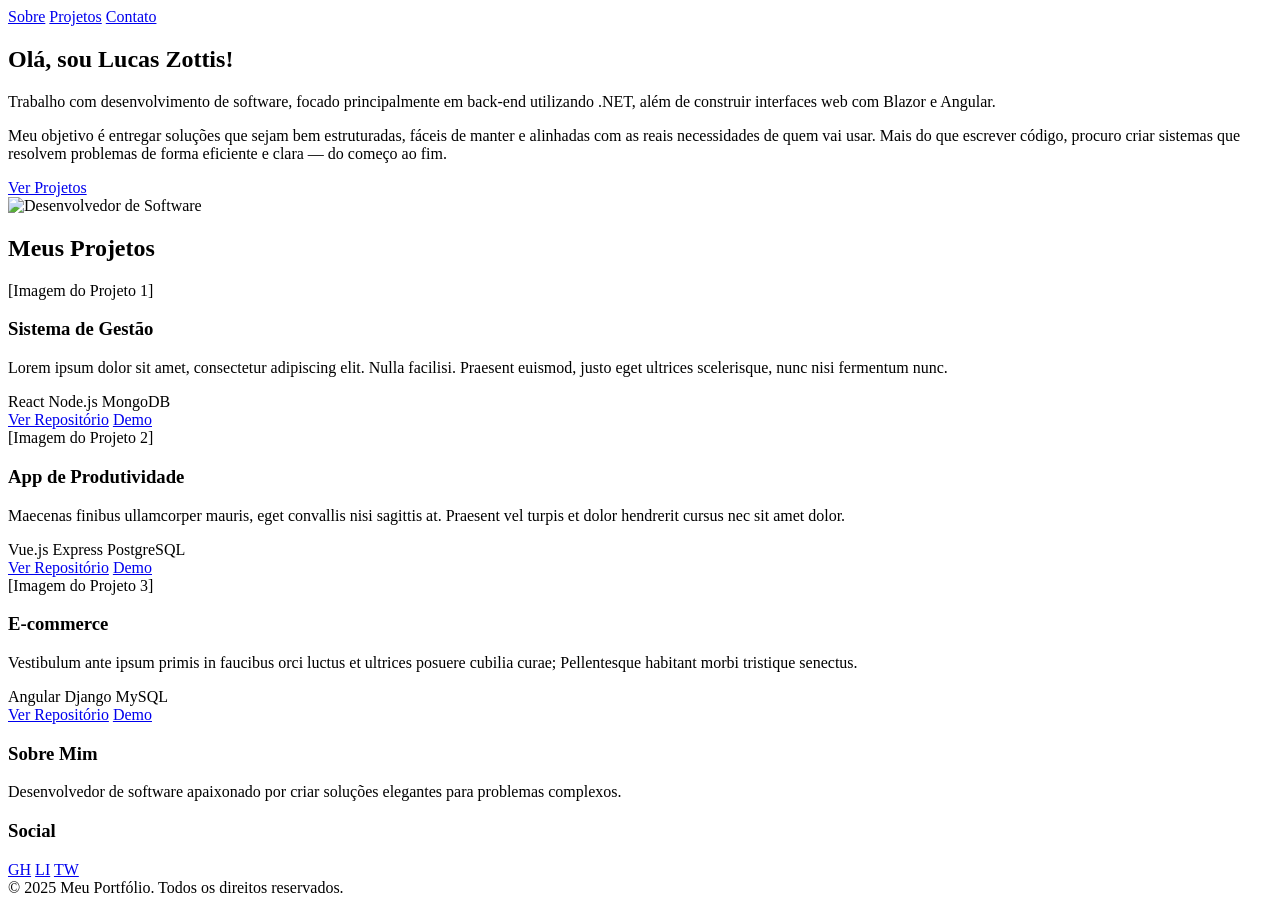
==== index.html @ 051be816 "Update index.html" ====
<!DOCTYPE html>
<html lang="pt-br">
<head>
    <meta charset="UTF-8">
    <meta name="viewport" content="width=device-width, initial-scale=1.0">
    <link rel="stylesheet" href="style.css">
    <title>Lucas Zottis</title>
</head>
<body>
    <div class="glow glow-1"></div>
    <div class="glow glow-2"></div>
    
    <header>
        <div class="container">
            <nav>
                <!--<div class="logo">Lucas Zottis</div>-->
                <div class="nav-links">
                    <a href="#sobre">Sobre</a>
                    <a href="#projetos">Projetos</a>
                    <a href="#contato">Contato</a>
                </div>
            </nav>
        </div>
    </header>
    
    <section class="hero" id="sobre">
        <div class="container">
            <div class="hero-content">
                <div class="hero-text">
                    <h1>Olá, sou <span>Lucas Zottis</span>!</h1>
                    <p>Trabalho com desenvolvimento de software, focado principalmente em back-end utilizando .NET, além de construir interfaces web com Blazor e Angular.</p>
                    <p>Meu objetivo é entregar soluções que sejam bem estruturadas, fáceis de manter e alinhadas com as reais necessidades de quem vai usar. Mais do que escrever código, procuro criar sistemas que resolvem problemas de forma eficiente e clara — do começo ao fim.</p>
                    <a href="#projetos" class="cta-button">Ver Projetos</a>
                </div>
                <div class="hero-image">
                    <img src="/api/placeholder/600/400" alt="Desenvolvedor de Software">
                </div>
            </div>
        </div>
    </section>
    
    <section class="projects" id="projetos">
        <div class="container">
            <h2 class="section-title">Meus <span>Projetos</span></h2>
            <div class="projects-grid">
                <!-- Projeto 1 -->
                <div class="project-card">
                    <div class="project-image">
                        [Imagem do Projeto 1]
                    </div>
                    <div class="project-content">
                        <h3 class="project-title">Sistema de Gestão</h3>
                        <p class="project-description">
                            Lorem ipsum dolor sit amet, consectetur adipiscing elit. Nulla facilisi. Praesent euismod, justo eget ultrices scelerisque, nunc nisi fermentum nunc.
                        </p>
                        <div class="project-tech">
                            <span class="tech-tag">React</span>
                            <span class="tech-tag">Node.js</span>
                            <span class="tech-tag">MongoDB</span>
                        </div>
                        <div class="project-links">
                            <a href="#" class="project-link">Ver Repositório</a>
                            <a href="#" class="project-link">Demo</a>
                        </div>
                    </div>
                </div>
                
                <!-- Projeto 2 -->
                <div class="project-card">
                    <div class="project-image">
                        [Imagem do Projeto 2]
                    </div>
                    <div class="project-content">
                        <h3 class="project-title">App de Produtividade</h3>
                        <p class="project-description">
                            Maecenas finibus ullamcorper mauris, eget convallis nisi sagittis at. Praesent vel turpis et dolor hendrerit cursus nec sit amet dolor.
                        </p>
                        <div class="project-tech">
                            <span class="tech-tag">Vue.js</span>
                            <span class="tech-tag">Express</span>
                            <span class="tech-tag">PostgreSQL</span>
                        </div>
                        <div class="project-links">
                            <a href="#" class="project-link">Ver Repositório</a>
                            <a href="#" class="project-link">Demo</a>
                        </div>
                    </div>
                </div>
                
                <!-- Projeto 3 -->
                <div class="project-card">
                    <div class="project-image">
                        [Imagem do Projeto 3]
                    </div>
                    <div class="project-content">
                        <h3 class="project-title">E-commerce</h3>
                        <p class="project-description">
                            Vestibulum ante ipsum primis in faucibus orci luctus et ultrices posuere cubilia curae; Pellentesque habitant morbi tristique senectus.
                        </p>
                        <div class="project-tech">
                            <span class="tech-tag">Angular</span>
                            <span class="tech-tag">Django</span>
                            <span class="tech-tag">MySQL</span>
                        </div>
                        <div class="project-links">
                            <a href="#" class="project-link">Ver Repositório</a>
                            <a href="#" class="project-link">Demo</a>
                        </div>
                    </div>
                </div>
            </div>
        </div>
    </section>
    
    <footer id="contato">
        <div class="container">
            <div class="footer-content">
                <div class="footer-section">
                    <h3>Sobre Mim</h3>
                    <p>Desenvolvedor de software apaixonado por criar soluções elegantes para problemas complexos.</p>
                </div>
                <!--<div class="footer-section">
                    <h3>Contato</h3>
                    <p>email@exemplo.com</p>
                    <p>+55 (00) 00000-0000</p>
                </div>-->
                <div class="footer-section">
                    <h3>Social</h3>
                    <div class="social-links">
                        <a href="#" class="social-link">GH</a>
                        <a href="#" class="social-link">LI</a>
                        <a href="#" class="social-link">TW</a>
                    </div>
                </div>
            </div>
            <div class="copyright">
                &copy; 2025 Meu Portfólio. Todos os direitos reservados.
            </div>
        </div>
    </footer>
</body>
</html>
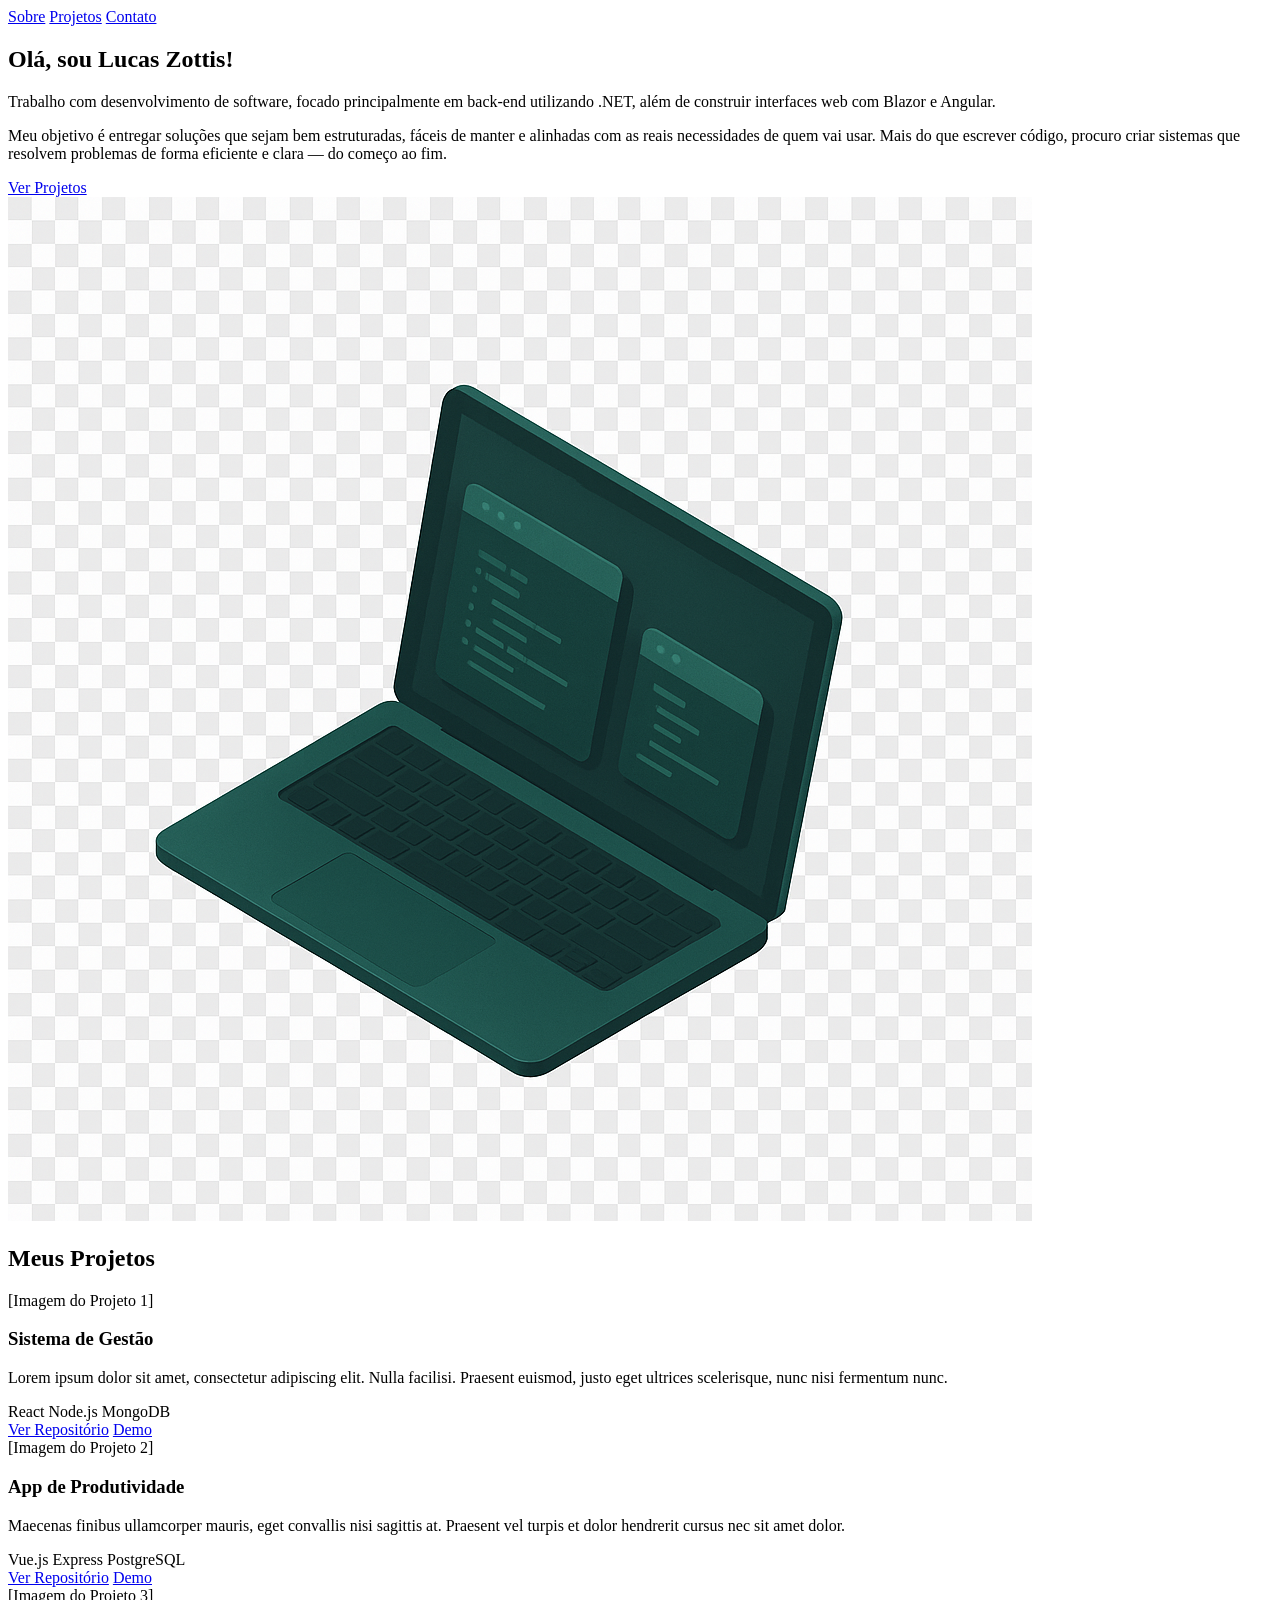
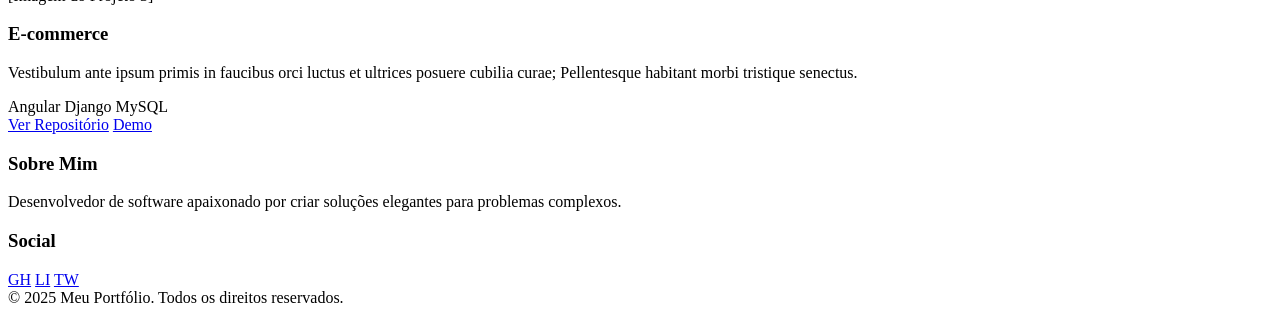
==== commit ade9042b: "Update index.html" ====
--- a/index.html
+++ b/index.html
@@ -33,7 +33,7 @@
                     <a href="#projetos" class="cta-button">Ver Projetos</a>
                 </div>
                 <div class="hero-image">
-                    <img src="/api/placeholder/600/400" alt="Desenvolvedor de Software">
+                    <img src="./image.png" alt="Desenvolvedor de Software">
                 </div>
             </div>
         </div>
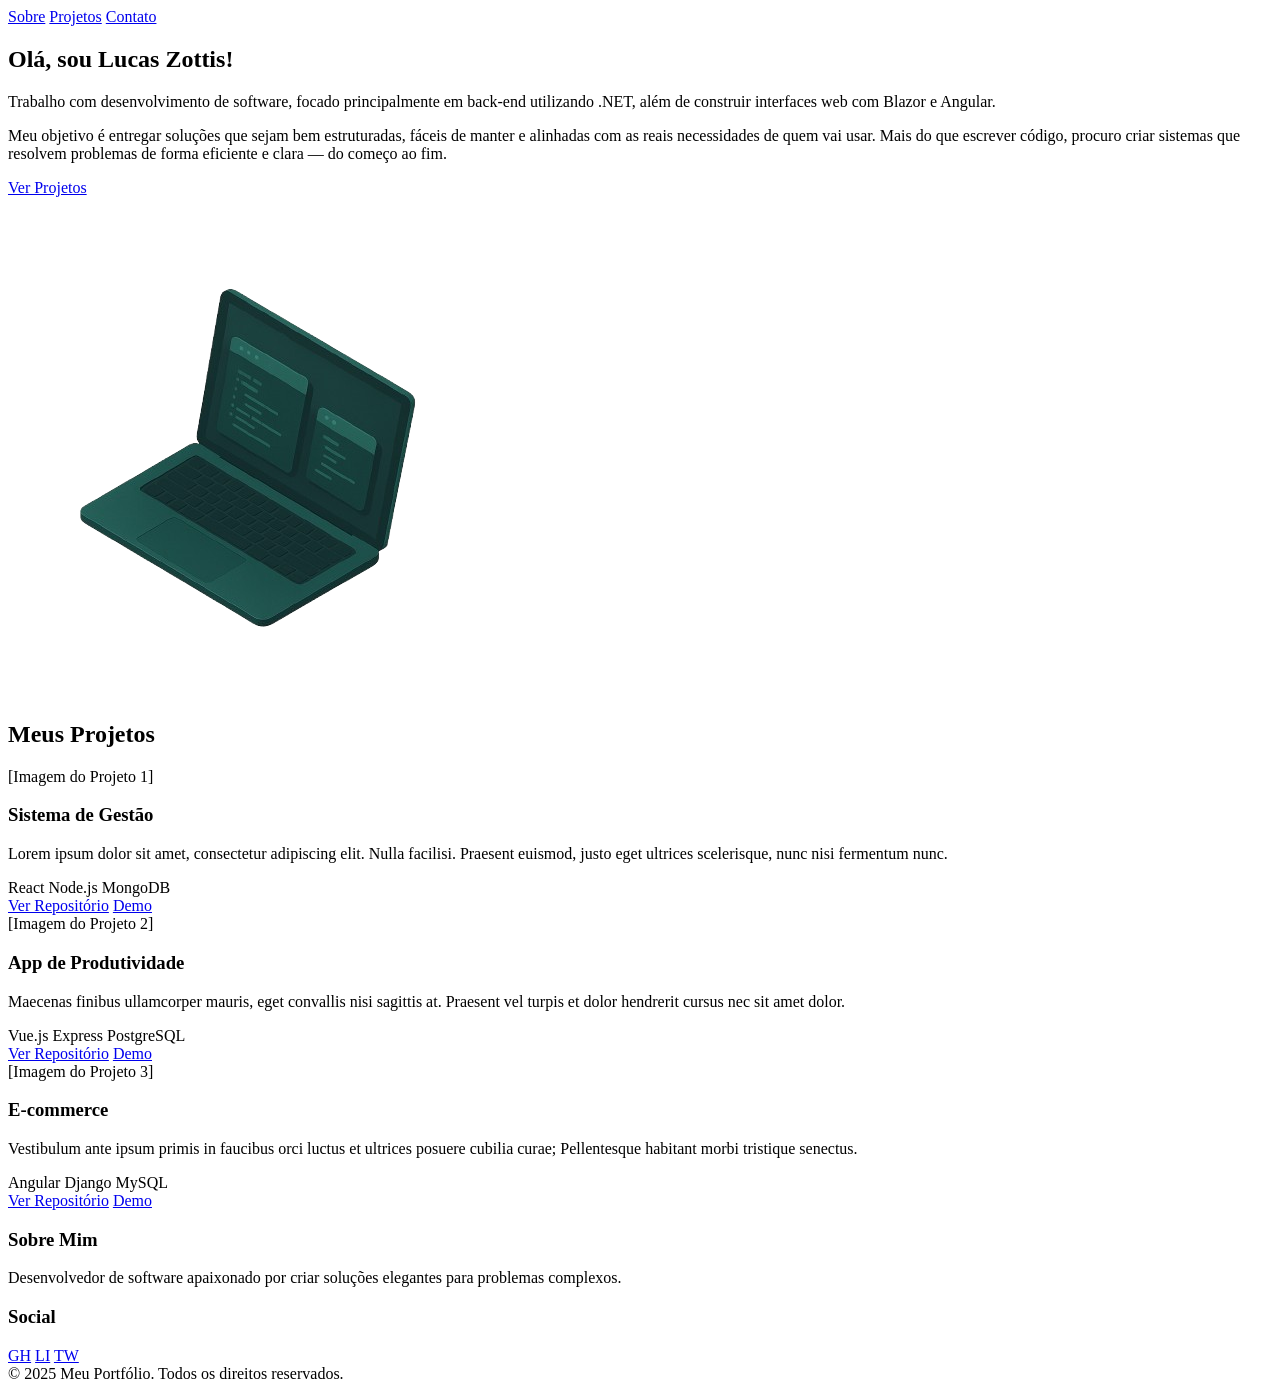
==== commit b3120bd1: "Update index.html" ====
--- a/index.html
+++ b/index.html
@@ -33,7 +33,7 @@
                     <a href="#projetos" class="cta-button">Ver Projetos</a>
                 </div>
                 <div class="hero-image">
-                    <img src="./image.png" alt="Desenvolvedor de Software">
+                    <img src="./image-removebg-preview.png" alt="Desenvolvedor de Software">
                 </div>
             </div>
         </div>
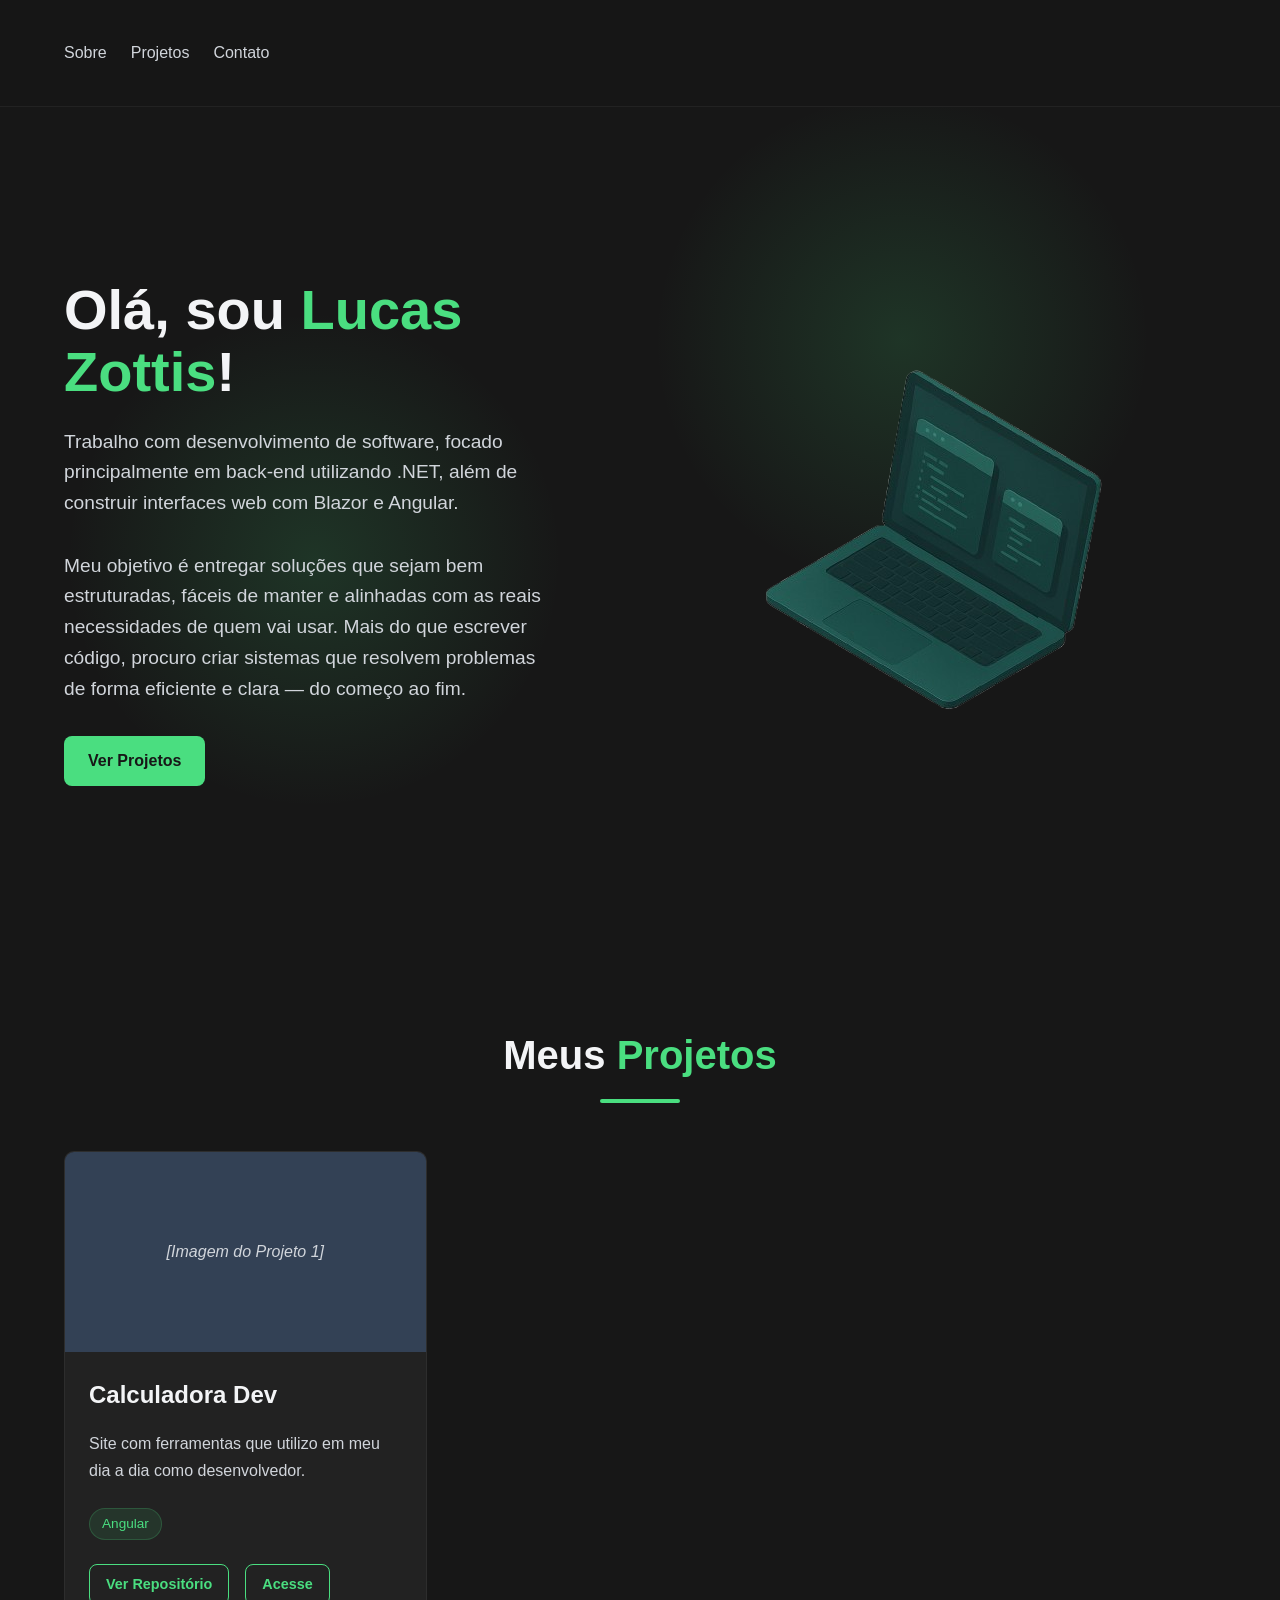
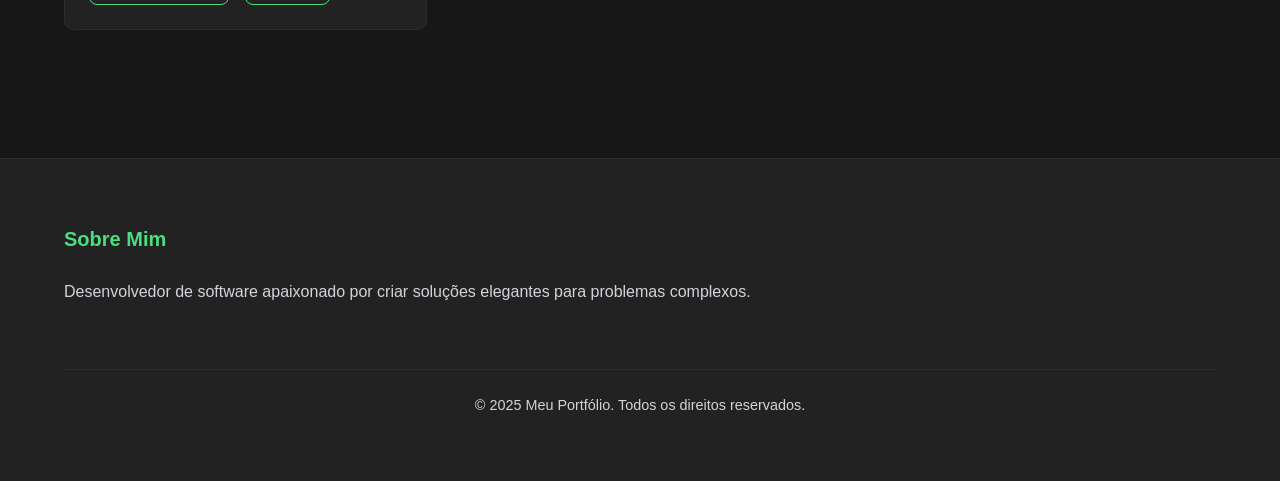
==== commit 949d76d6: "Update index.html" ====
--- a/index.html
+++ b/index.html
@@ -49,24 +49,24 @@
                         [Imagem do Projeto 1]
                     </div>
                     <div class="project-content">
-                        <h3 class="project-title">Sistema de Gestão</h3>
+                        <h3 class="project-title">Calculadora Dev</h3>
                         <p class="project-description">
-                            Lorem ipsum dolor sit amet, consectetur adipiscing elit. Nulla facilisi. Praesent euismod, justo eget ultrices scelerisque, nunc nisi fermentum nunc.
+                            Site com ferramentas que utilizo em meu dia a dia como desenvolvedor.
                         </p>
                         <div class="project-tech">
-                            <span class="tech-tag">React</span>
-                            <span class="tech-tag">Node.js</span>
-                            <span class="tech-tag">MongoDB</span>
+                            <span class="tech-tag">Angular</span>
+                            <!--<span class="tech-tag">Node.js</span>-->
+                            <!--<span class="tech-tag">MongoDB</span>-->
                         </div>
                         <div class="project-links">
-                            <a href="#" class="project-link">Ver Repositório</a>
-                            <a href="#" class="project-link">Demo</a>
+                            <a href="https://github.com/LucasZottis/calculadora-dev" target=_blank class="project-link">Ver Repositório</a>
+                            <a href="www.calculadoradev.com.br" target=_blank class="project-link">Acesse</a>
                         </div>
                     </div>
                 </div>
                 
                 <!-- Projeto 2 -->
-                <div class="project-card">
+                <!--<div class="project-card">
                     <div class="project-image">
                         [Imagem do Projeto 2]
                     </div>
@@ -85,10 +85,10 @@
                             <a href="#" class="project-link">Demo</a>
                         </div>
                     </div>
-                </div>
+                </div>-->
                 
                 <!-- Projeto 3 -->
-                <div class="project-card">
+                <!--<div class="project-card">
                     <div class="project-image">
                         [Imagem do Projeto 3]
                     </div>
@@ -107,7 +107,7 @@
                             <a href="#" class="project-link">Demo</a>
                         </div>
                     </div>
-                </div>
+                </div>-->
             </div>
         </div>
     </section>
@@ -124,14 +124,14 @@
                     <p>email@exemplo.com</p>
                     <p>+55 (00) 00000-0000</p>
                 </div>-->
-                <div class="footer-section">
+                <!--<div class="footer-section">
                     <h3>Social</h3>
                     <div class="social-links">
                         <a href="#" class="social-link">GH</a>
                         <a href="#" class="social-link">LI</a>
                         <a href="#" class="social-link">TW</a>
                     </div>
-                </div>
+                </div>-->
             </div>
             <div class="copyright">
                 &copy; 2025 Meu Portfólio. Todos os direitos reservados.
--- a/style.css
+++ b/style.css
@@ -0,0 +1,401 @@
+:root {
+    --background: #171717;
+    --card-bg: #222222;
+    --primary-green: #4ADE80;
+    --secondary-green: #22c55e;
+    --text-primary: #f3f4f6;
+    --text-secondary: #d1d5db;
+    --accent: #0ea5e9;
+    --gray-light: #334155;
+    --radius: 10px;
+}
+
+* {
+    margin: 0;
+    padding: 0;
+    box-sizing: border-box;
+    font-family: 'Inter', -apple-system, BlinkMacSystemFont, 'Segoe UI', Roboto, Oxygen, Ubuntu, Cantarell, sans-serif;
+}
+
+body {
+    background-color: var(--background);
+    color: var(--text-primary);
+    line-height: 1.6;
+    overflow-x: hidden;
+}
+
+.container {
+    max-width: 1200px;
+    margin: 0 auto;
+    padding: 0 1.5rem;
+}
+
+header {
+    padding: 2rem 1.5rem;
+    position: sticky;
+    top: 0;
+    background-color: rgba(23, 23, 23, 0.9);
+    backdrop-filter: blur(10px);
+    z-index: 100;
+    border-bottom: 1px solid rgba(255, 255, 255, 0.05);
+}
+
+nav {
+    display: flex;
+    justify-content: space-between;
+    align-items: center;
+}
+
+.logo {
+    font-size: 1.75rem;
+    font-weight: 700;
+    color: var(--primary-green);
+}
+
+.nav-links {
+    display: flex;
+    gap: 1.5rem;
+}
+
+.nav-links a {
+    color: var(--text-secondary);
+    text-decoration: none;
+    font-size: 1rem;
+    font-weight: 500;
+    transition: color 0.2s ease;
+    padding: 0.5rem 0;
+    position: relative;
+}
+
+.nav-links a::after {
+    content: '';
+    position: absolute;
+    width: 0;
+    height: 2px;
+    bottom: 0;
+    left: 0;
+    background-color: var(--primary-green);
+    transition: width 0.3s ease;
+}
+
+.nav-links a:hover {
+    color: var(--primary-green);
+}
+
+.nav-links a:hover::after {
+    width: 100%;
+}
+
+.hero {
+    padding: 6rem 0 4rem;
+    min-height: calc(100vh - 80px);
+    display: flex;
+    align-items: center;
+    position: relative;
+}
+
+.hero-content {
+    display: grid;
+    grid-template-columns: 1fr 1fr;
+    gap: 4rem;
+    align-items: center;
+}
+
+.hero-text h1 {
+    font-size: 3.5rem;
+    line-height: 1.1;
+    margin-bottom: 1.5rem;
+    font-weight: 800;
+}
+
+.hero-text h1 span {
+    color: var(--primary-green);
+}
+
+.hero-text p {
+    font-size: 1.2rem;
+    color: var(--text-secondary);
+    margin-bottom: 2rem;
+    max-width: 90%;
+}
+
+.cta-button {
+    display: inline-block;
+    background-color: var(--primary-green);
+    color: var(--background);
+    text-decoration: none;
+    padding: 0.75rem 1.5rem;
+    border-radius: 8px;
+    font-weight: 600;
+    font-size: 1rem;
+    transition: all 0.2s ease;
+    border: none;
+    cursor: pointer;
+}
+
+.cta-button:hover {
+    background-color: var(--secondary-green);
+    transform: translateY(-2px);
+    box-shadow: 0 10px 20px rgba(74, 222, 128, 0.15);
+}
+
+.hero-image {
+    position: relative;
+    text-align: center;
+}
+
+.hero-image img {
+    width: 100%;
+    max-width: 500px;
+    height: auto;
+    /*border-radius: var(--radius);*/
+    /*box-shadow: 0 20px 25px -5px rgba(0, 0, 0, 0.1), 0 10px 10px -5px rgba(0, 0, 0, 0.04);*/
+    /*border: 1px solid rgba(255, 255, 255, 0.1);*/
+}
+
+.section-title {
+    font-size: 2.5rem;
+    margin-bottom: 3rem;
+    text-align: center;
+    position: relative;
+    padding-bottom: 1rem;
+}
+
+.section-title span {
+    color: var(--primary-green);
+}
+
+.section-title::after {
+    content: '';
+    position: absolute;
+    bottom: 0;
+    left: 50%;
+    transform: translateX(-50%);
+    width: 80px;
+    height: 4px;
+    background-color: var(--primary-green);
+    border-radius: 2px;
+}
+
+.projects {
+    padding: 6rem 0;
+}
+
+.projects-grid {
+    display: grid;
+    grid-template-columns: repeat(auto-fill, minmax(350px, 1fr));
+    gap: 2rem;
+}
+
+.project-card {
+    background-color: var(--card-bg);
+    border-radius: var(--radius);
+    overflow: hidden;
+    transition: transform 0.3s ease, box-shadow 0.3s ease;
+    border: 1px solid rgba(255, 255, 255, 0.05);
+    height: 100%;
+    display: flex;
+    flex-direction: column;
+}
+
+.project-card:hover {
+    transform: translateY(-10px);
+    box-shadow: 0 20px 25px -5px rgba(0, 0, 0, 0.2), 0 10px 10px -5px rgba(0, 0, 0, 0.1);
+    border-color: rgba(74, 222, 128, 0.3);
+}
+
+.project-image {
+    height: 200px;
+    background-color: var(--gray-light);
+    display: flex;
+    align-items: center;
+    justify-content: center;
+    color: var(--text-secondary);
+    font-style: italic;
+    overflow: hidden;
+}
+
+.project-image img {
+    width: 100%;
+    height: 100%;
+    object-fit: cover;
+    transition: transform 0.5s ease;
+}
+
+.project-card:hover .project-image img {
+    transform: scale(1.05);
+}
+
+.project-content {
+    padding: 1.5rem;
+    flex-grow: 1;
+    display: flex;
+    flex-direction: column;
+}
+
+.project-title {
+    font-size: 1.5rem;
+    font-weight: 700;
+    margin-bottom: 1rem;
+    color: var(--text-primary);
+}
+
+.project-description {
+    color: var(--text-secondary);
+    margin-bottom: 1.5rem;
+    line-height: 1.7;
+    flex-grow: 1;
+}
+
+.project-tech {
+    display: flex;
+    flex-wrap: wrap;
+    gap: 0.5rem;
+    margin-bottom: 1.5rem;
+}
+
+.tech-tag {
+    background-color: rgba(74, 222, 128, 0.1);
+    color: var(--primary-green);
+    padding: 0.25rem 0.75rem;
+    border-radius: 50px;
+    font-size: 0.85rem;
+    font-weight: 500;
+    border: 1px solid rgba(74, 222, 128, 0.2);
+}
+
+.project-links {
+    display: flex;
+    gap: 1rem;
+}
+
+.project-link {
+    display: inline-flex;
+    align-items: center;
+    gap: 0.5rem;
+    background-color: transparent;
+    color: var(--primary-green);
+    text-decoration: none;
+    padding: 0.5rem 1rem;
+    border-radius: 8px;
+    font-weight: 600;
+    font-size: 0.9rem;
+    transition: all 0.2s ease;
+    border: 1px solid var(--primary-green);
+}
+
+.project-link:hover {
+    background-color: var(--primary-green);
+    color: var(--background);
+}
+
+footer {
+    background-color: var(--card-bg);
+    border-top: 1px solid rgba(255, 255, 255, 0.05);
+    padding: 4rem 0;
+    margin-top: 2rem;
+}
+
+.footer-content {
+    display: grid;
+    grid-template-columns: repeat(auto-fit, minmax(250px, 1fr));
+    gap: 2rem;
+}
+
+.footer-section h3 {
+    font-size: 1.25rem;
+    margin-bottom: 1.5rem;
+    color: var(--primary-green);
+}
+
+.footer-section p {
+    color: var(--text-secondary);
+    margin-bottom: 1rem;
+}
+
+.social-links {
+    display: flex;
+    gap: 1rem;
+    margin-top: 1rem;
+}
+
+.social-link {
+    display: inline-flex;
+    align-items: center;
+    justify-content: center;
+    width: 40px;
+    height: 40px;
+    background-color: rgba(255, 255, 255, 0.05);
+    border-radius: 50%;
+    color: var(--text-primary);
+    text-decoration: none;
+    transition: all 0.2s ease;
+}
+
+.social-link:hover {
+    background-color: var(--primary-green);
+    color: var(--background);
+    transform: translateY(-3px);
+}
+
+.copyright {
+    text-align: center;
+    margin-top: 3rem;
+    padding-top: 1.5rem;
+    border-top: 1px solid rgba(255, 255, 255, 0.05);
+    color: var(--text-secondary);
+    font-size: 0.9rem;
+}
+
+/* Glow effect */
+.glow {
+    position: absolute;
+    width: 500px;
+    height: 500px;
+    border-radius: 100%;
+    background: radial-gradient(circle, rgba(74, 222, 128, 0.15) 0%, rgba(74, 222, 128, 0) 70%);
+    z-index: -1;
+}
+
+.glow-1 {
+    top: 10%;
+    right: 10%;
+}
+
+.glow-2 {
+    bottom: 10%;
+    left: 5%;
+}
+
+@media (max-width: 1024px) {
+    .hero-content {
+        grid-template-columns: 1fr;
+        gap: 2rem;
+    }
+    
+    .hero-image {
+        order: -1;
+    }
+    
+    .hero-text h1 {
+        font-size: 2.5rem;
+    }
+}
+
+@media (max-width: 768px) {
+    .projects-grid {
+        grid-template-columns: 1fr;
+    }
+    
+    .nav-links {
+        display: none;
+    }
+    
+    .hero {
+        padding: 4rem 0 2rem;
+    }
+    
+    .section-title {
+        font-size: 2rem;
+    }
+}
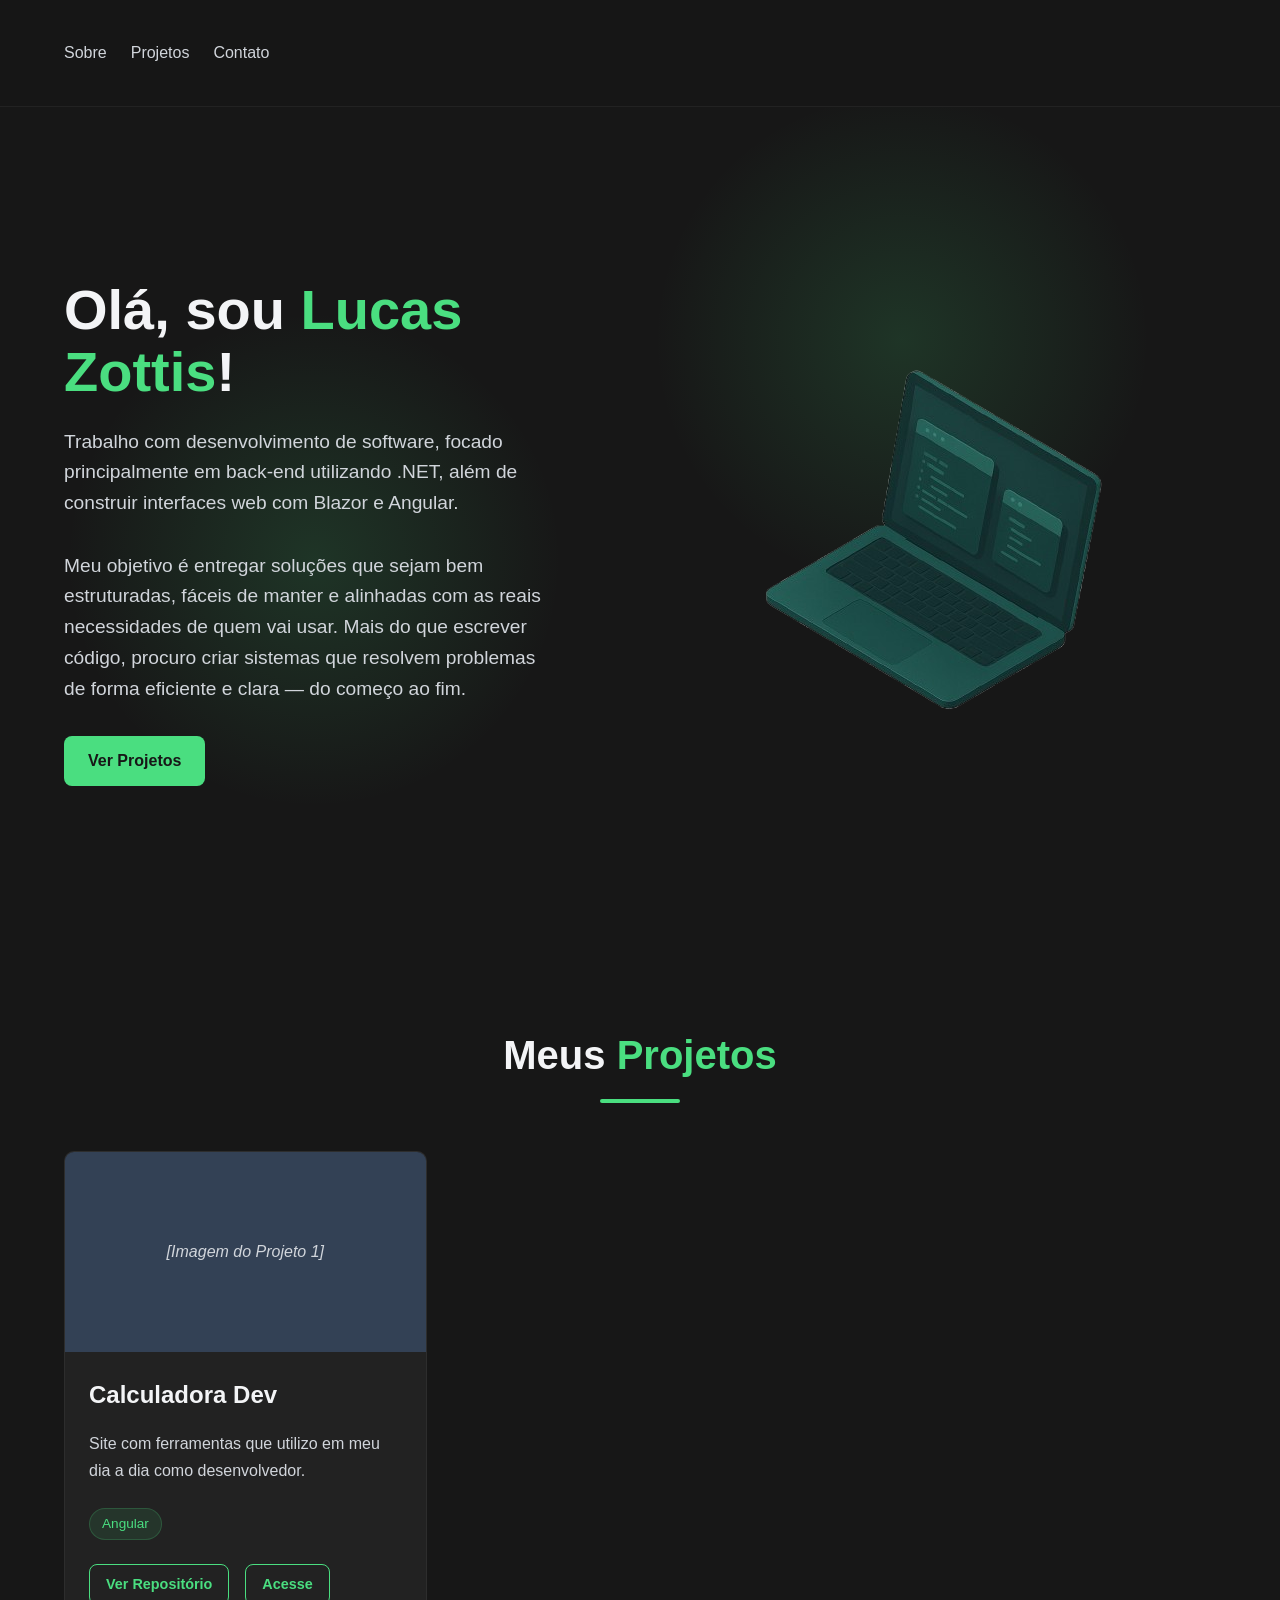
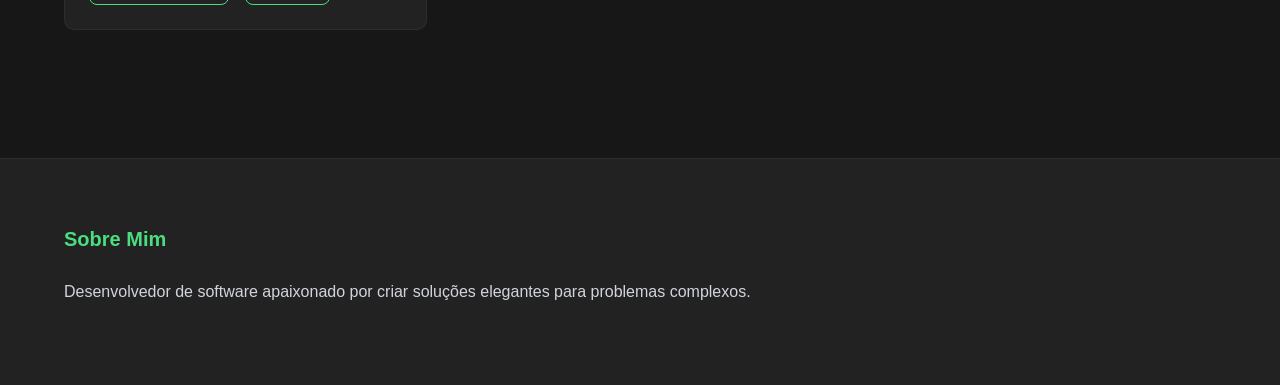
==== commit 0db3b103: "Update index.html" ====
--- a/index.html
+++ b/index.html
@@ -60,7 +60,7 @@
                         </div>
                         <div class="project-links">
                             <a href="https://github.com/LucasZottis/calculadora-dev" target=_blank class="project-link">Ver Repositório</a>
-                            <a href="www.calculadoradev.com.br" target=_blank class="project-link">Acesse</a>
+                            <a href="https://calculadoradev.com.br" target=_blank class="project-link">Acesse</a>
                         </div>
                     </div>
                 </div>
@@ -133,9 +133,9 @@
                     </div>
                 </div>-->
             </div>
-            <div class="copyright">
+            <!--<div class="copyright">
                 &copy; 2025 Meu Portfólio. Todos os direitos reservados.
-            </div>
+            </div>-->
         </div>
     </footer>
 </body>
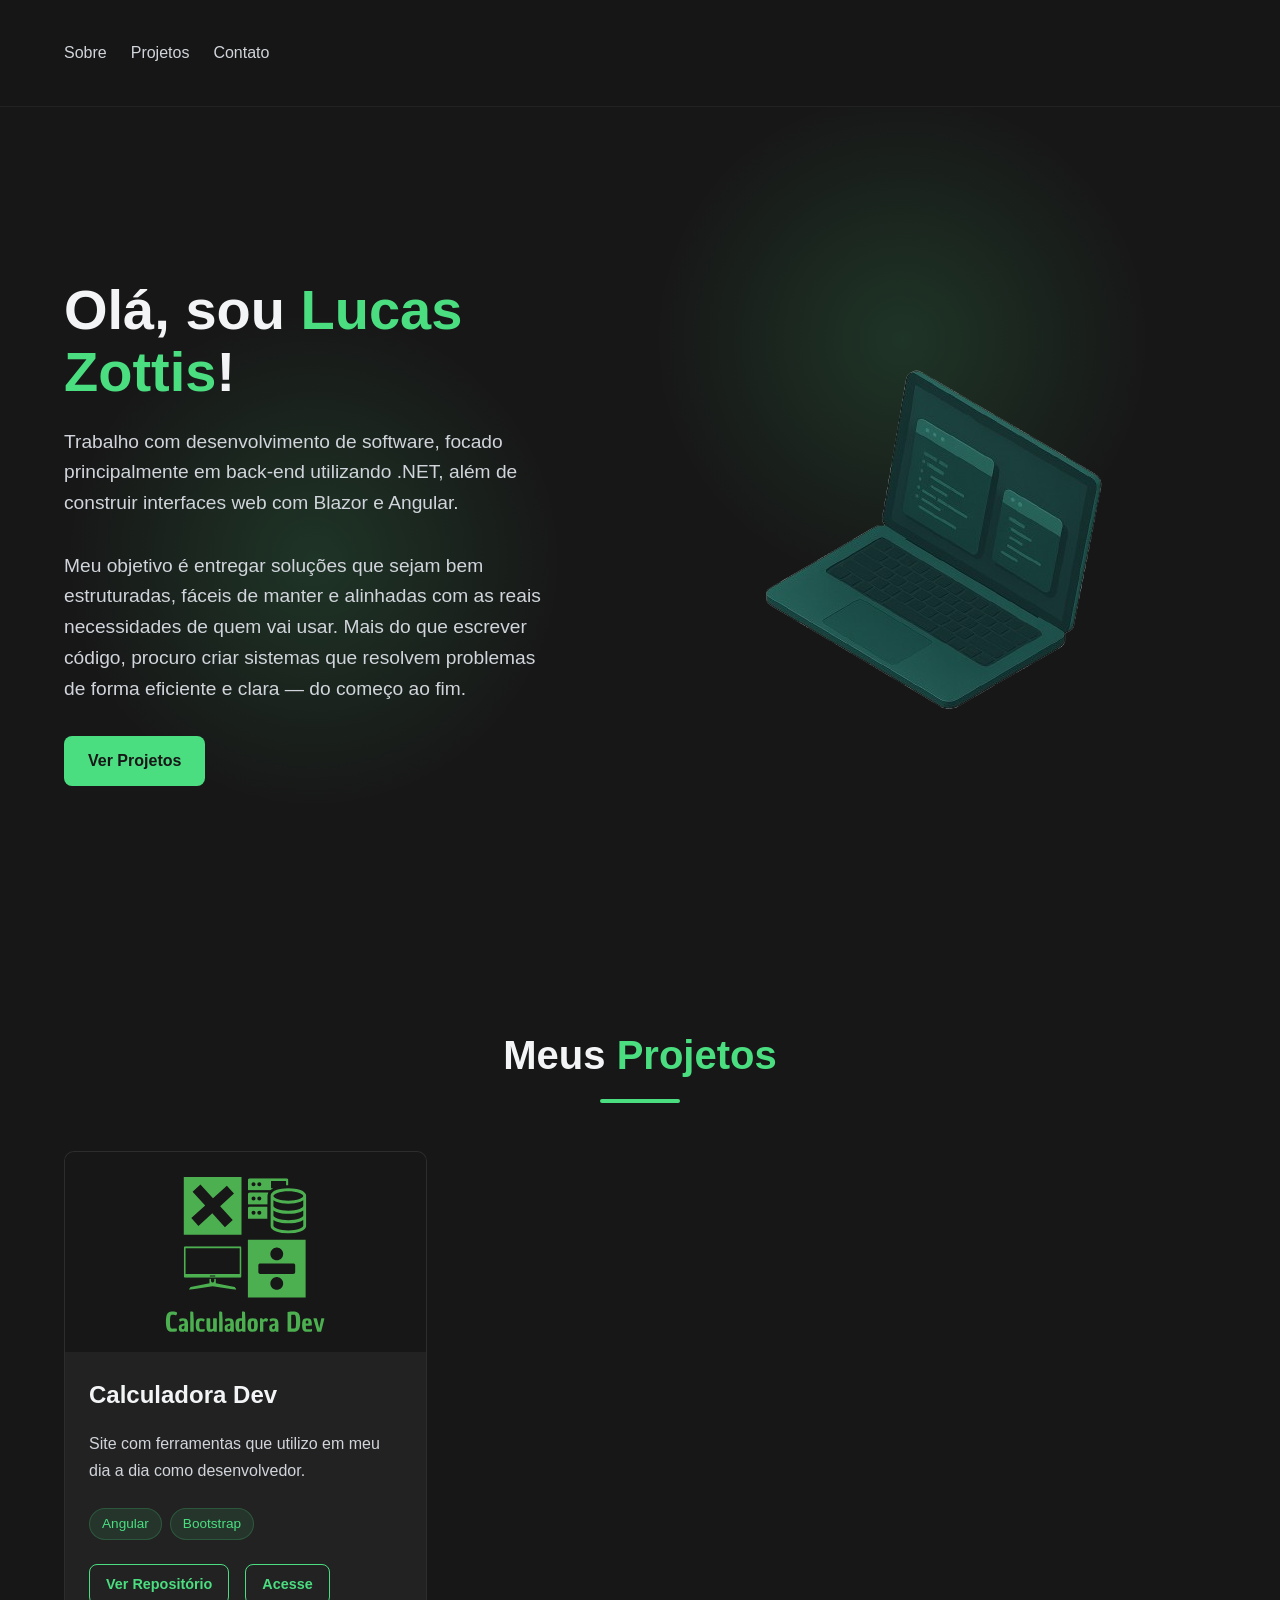
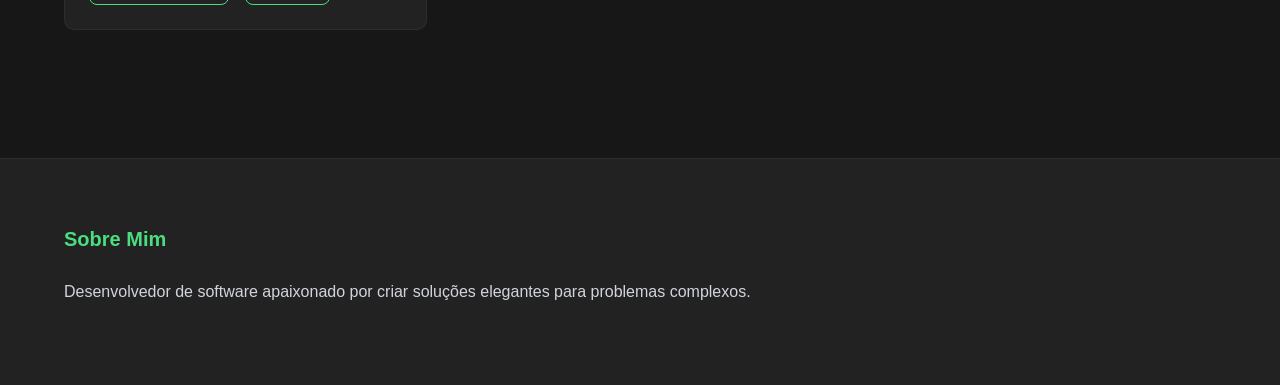
==== commit 3f3387d9: "Adicionado logo para projeto calculadora dev" ====
--- a/index.html
+++ b/index.html
@@ -1,15 +1,17 @@
 <!DOCTYPE html>
 <html lang="pt-br">
+
 <head>
     <meta charset="UTF-8">
     <meta name="viewport" content="width=device-width, initial-scale=1.0">
     <link rel="stylesheet" href="style.css">
     <title>Lucas Zottis</title>
 </head>
+
 <body>
     <div class="glow glow-1"></div>
     <div class="glow glow-2"></div>
-    
+
     <header>
         <div class="container">
             <nav>
@@ -22,23 +24,26 @@
             </nav>
         </div>
     </header>
-    
+
     <section class="hero" id="sobre">
         <div class="container">
             <div class="hero-content">
                 <div class="hero-text">
                     <h1>Olá, sou <span>Lucas Zottis</span>!</h1>
-                    <p>Trabalho com desenvolvimento de software, focado principalmente em back-end utilizando .NET, além de construir interfaces web com Blazor e Angular.</p>
-                    <p>Meu objetivo é entregar soluções que sejam bem estruturadas, fáceis de manter e alinhadas com as reais necessidades de quem vai usar. Mais do que escrever código, procuro criar sistemas que resolvem problemas de forma eficiente e clara — do começo ao fim.</p>
+                    <p>Trabalho com desenvolvimento de software, focado principalmente em back-end utilizando .NET, além
+                        de construir interfaces web com Blazor e Angular.</p>
+                    <p>Meu objetivo é entregar soluções que sejam bem estruturadas, fáceis de manter e alinhadas com as
+                        reais necessidades de quem vai usar. Mais do que escrever código, procuro criar sistemas que
+                        resolvem problemas de forma eficiente e clara — do começo ao fim.</p>
                     <a href="#projetos" class="cta-button">Ver Projetos</a>
                 </div>
                 <div class="hero-image">
-                    <img src="./image-removebg-preview.png" alt="Desenvolvedor de Software">
+                    <img src="./images/image-removebg-preview.png" alt="Desenvolvedor de Software">
                 </div>
             </div>
         </div>
     </section>
-    
+
     <section class="projects" id="projetos">
         <div class="container">
             <h2 class="section-title">Meus <span>Projetos</span></h2>
@@ -46,7 +51,7 @@
                 <!-- Projeto 1 -->
                 <div class="project-card">
                     <div class="project-image">
-                        [Imagem do Projeto 1]
+                        <img src="./images/calculadora-dev-logo.svg">
                     </div>
                     <div class="project-content">
                         <h3 class="project-title">Calculadora Dev</h3>
@@ -55,16 +60,17 @@
                         </p>
                         <div class="project-tech">
                             <span class="tech-tag">Angular</span>
-                            <!--<span class="tech-tag">Node.js</span>-->
+                            <span class="tech-tag">Bootstrap</span>
                             <!--<span class="tech-tag">MongoDB</span>-->
                         </div>
                         <div class="project-links">
-                            <a href="https://github.com/LucasZottis/calculadora-dev" target=_blank class="project-link">Ver Repositório</a>
+                            <a href="https://github.com/LucasZottis/calculadora-dev" target=_blank
+                                class="project-link">Ver Repositório</a>
                             <a href="https://calculadoradev.com.br" target=_blank class="project-link">Acesse</a>
                         </div>
                     </div>
                 </div>
-                
+
                 <!-- Projeto 2 -->
                 <!--<div class="project-card">
                     <div class="project-image">
@@ -86,7 +92,7 @@
                         </div>
                     </div>
                 </div>-->
-                
+
                 <!-- Projeto 3 -->
                 <!--<div class="project-card">
                     <div class="project-image">
@@ -111,7 +117,7 @@
             </div>
         </div>
     </section>
-    
+
     <footer id="contato">
         <div class="container">
             <div class="footer-content">
@@ -139,4 +145,5 @@
         </div>
     </footer>
 </body>
-</html>
+
+</html>
--- a/style.css
+++ b/style.css
@@ -206,7 +206,8 @@
 
 .project-image {
     height: 200px;
-    background-color: var(--gray-light);
+    background-color: var(--background);
+    /* background-color: var(--gray-light); */
     display: flex;
     align-items: center;
     justify-content: center;
@@ -216,7 +217,7 @@
 }
 
 .project-image img {
-    width: 100%;
+    /* width: 100%; */
     height: 100%;
     object-fit: cover;
     transition: transform 0.5s ease;
@@ -372,11 +373,11 @@
         grid-template-columns: 1fr;
         gap: 2rem;
     }
-    
+
     .hero-image {
         order: -1;
     }
-    
+
     .hero-text h1 {
         font-size: 2.5rem;
     }
@@ -386,16 +387,16 @@
     .projects-grid {
         grid-template-columns: 1fr;
     }
-    
+
     .nav-links {
         display: none;
     }
-    
+
     .hero {
         padding: 4rem 0 2rem;
     }
-    
+
     .section-title {
         font-size: 2rem;
     }
-}
+}
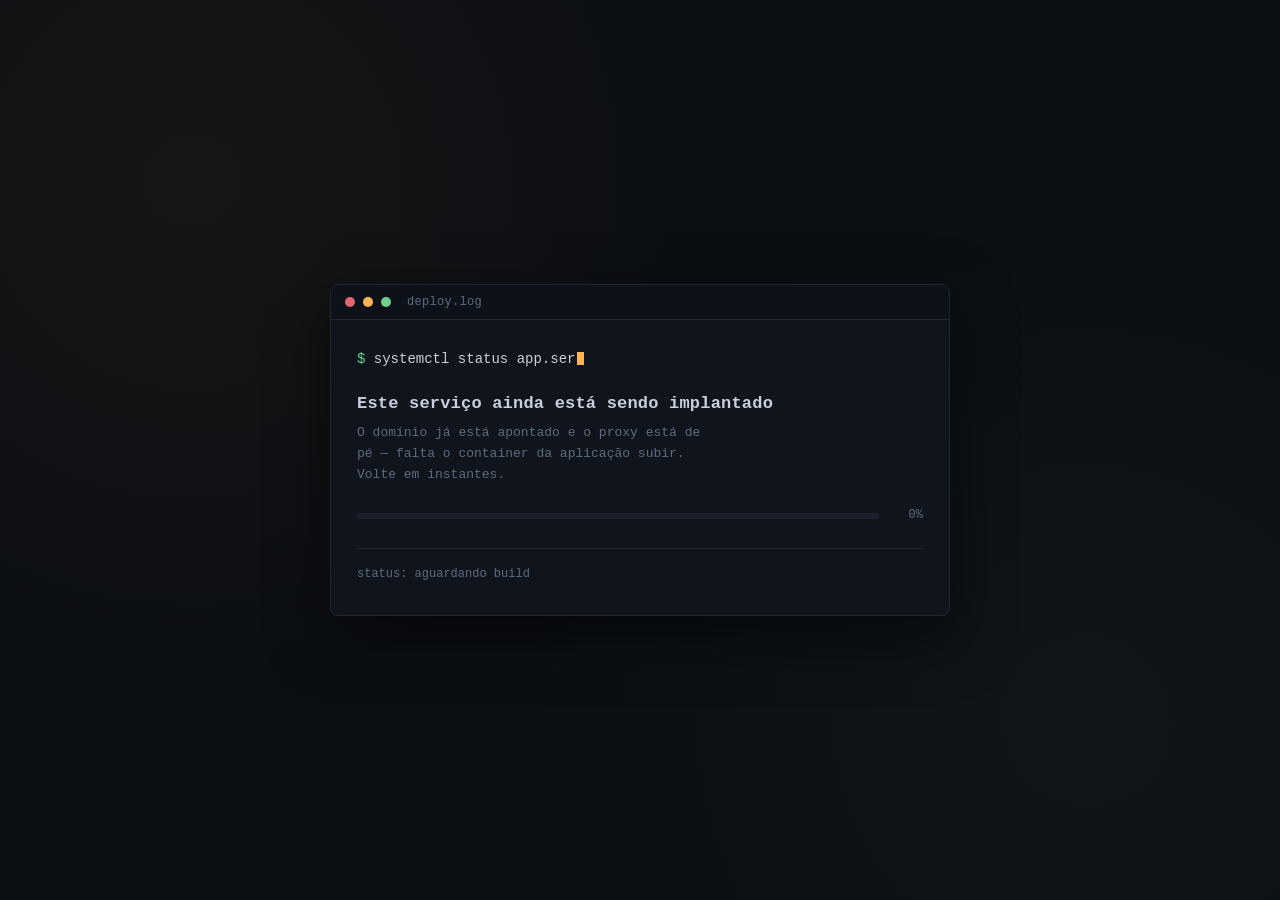
==== commit 757eb560: "Adicionado placeholder Irá exibir essa página até ficar pronto" ====
--- a/index.html
+++ b/index.html
@@ -1,149 +1,42 @@
-<!DOCTYPE html>
-<html lang="pt-br">
+<!doctype html>
+<html lang="pt-BR">
+  <head>
+    <meta charset="UTF-8" />
+    <meta name="viewport" content="width=device-width, initial-scale=1.0" />
+    <title>Em construção</title>
+    <link rel="stylesheet" href="./index.css" />
+    <script src="./index.js" defer></script>
+  </head>
+  <body>
+    <main class="window" role="status" aria-live="polite">
+      <div class="titlebar">
+        <span class="dot r"></span>
+        <span class="dot a"></span>
+        <span class="dot g"></span>
+        <span class="label">deploy.log</span>
+      </div>
 
-<head>
-    <meta charset="UTF-8">
-    <meta name="viewport" content="width=device-width, initial-scale=1.0">
-    <link rel="stylesheet" href="style.css">
-    <title>Lucas Zottis</title>
-</head>
+      <div class="body">
+        <div class="line">
+          <span class="prompt">$</span> <span class="cmd" id="typed"></span
+          ><span class="cursor"></span>
+        </div>
 
-<body>
-    <div class="glow glow-1"></div>
-    <div class="glow glow-2"></div>
+        <h1>Este serviço ainda está sendo implantado</h1>
+        <p class="desc">
+          O domínio já está apontado e o proxy está de pé — falta o container da
+          aplicação subir. Volte em instantes.
+        </p>
 
-    <header>
-        <div class="container">
-            <nav>
-                <!--<div class="logo">Lucas Zottis</div>-->
-                <div class="nav-links">
-                    <a href="#sobre">Sobre</a>
-                    <a href="#projetos">Projetos</a>
-                    <a href="#contato">Contato</a>
-                </div>
-            </nav>
+        <div class="bar-row">
+          <div class="bar-track"><div class="bar-fill" id="fill"></div></div>
+          <span class="pct" id="pct">0%</span>
         </div>
-    </header>
 
-    <section class="hero" id="sobre">
-        <div class="container">
-            <div class="hero-content">
-                <div class="hero-text">
-                    <h1>Olá, sou <span>Lucas Zottis</span>!</h1>
-                    <p>Trabalho com desenvolvimento de software, focado principalmente em back-end utilizando .NET, além
-                        de construir interfaces web com Blazor e Angular.</p>
-                    <p>Meu objetivo é entregar soluções que sejam bem estruturadas, fáceis de manter e alinhadas com as
-                        reais necessidades de quem vai usar. Mais do que escrever código, procuro criar sistemas que
-                        resolvem problemas de forma eficiente e clara — do começo ao fim.</p>
-                    <a href="#projetos" class="cta-button">Ver Projetos</a>
-                </div>
-                <div class="hero-image">
-                    <img src="./images/image-removebg-preview.png" alt="Desenvolvedor de Software">
-                </div>
-            </div>
+        <div class="footer">
+          status: <span id="status">aguardando build</span>
         </div>
-    </section>
-
-    <section class="projects" id="projetos">
-        <div class="container">
-            <h2 class="section-title">Meus <span>Projetos</span></h2>
-            <div class="projects-grid">
-                <!-- Projeto 1 -->
-                <div class="project-card">
-                    <div class="project-image">
-                        <img src="./images/calculadora-dev-logo.svg">
-                    </div>
-                    <div class="project-content">
-                        <h3 class="project-title">Calculadora Dev</h3>
-                        <p class="project-description">
-                            Site com ferramentas que utilizo em meu dia a dia como desenvolvedor.
-                        </p>
-                        <div class="project-tech">
-                            <span class="tech-tag">Angular</span>
-                            <span class="tech-tag">Bootstrap</span>
-                            <!--<span class="tech-tag">MongoDB</span>-->
-                        </div>
-                        <div class="project-links">
-                            <a href="https://github.com/LucasZottis/calculadora-dev" target=_blank
-                                class="project-link">Ver Repositório</a>
-                            <a href="https://calculadoradev.com.br" target=_blank class="project-link">Acesse</a>
-                        </div>
-                    </div>
-                </div>
-
-                <!-- Projeto 2 -->
-                <!--<div class="project-card">
-                    <div class="project-image">
-                        [Imagem do Projeto 2]
-                    </div>
-                    <div class="project-content">
-                        <h3 class="project-title">App de Produtividade</h3>
-                        <p class="project-description">
-                            Maecenas finibus ullamcorper mauris, eget convallis nisi sagittis at. Praesent vel turpis et dolor hendrerit cursus nec sit amet dolor.
-                        </p>
-                        <div class="project-tech">
-                            <span class="tech-tag">Vue.js</span>
-                            <span class="tech-tag">Express</span>
-                            <span class="tech-tag">PostgreSQL</span>
-                        </div>
-                        <div class="project-links">
-                            <a href="#" class="project-link">Ver Repositório</a>
-                            <a href="#" class="project-link">Demo</a>
-                        </div>
-                    </div>
-                </div>-->
-
-                <!-- Projeto 3 -->
-                <!--<div class="project-card">
-                    <div class="project-image">
-                        [Imagem do Projeto 3]
-                    </div>
-                    <div class="project-content">
-                        <h3 class="project-title">E-commerce</h3>
-                        <p class="project-description">
-                            Vestibulum ante ipsum primis in faucibus orci luctus et ultrices posuere cubilia curae; Pellentesque habitant morbi tristique senectus.
-                        </p>
-                        <div class="project-tech">
-                            <span class="tech-tag">Angular</span>
-                            <span class="tech-tag">Django</span>
-                            <span class="tech-tag">MySQL</span>
-                        </div>
-                        <div class="project-links">
-                            <a href="#" class="project-link">Ver Repositório</a>
-                            <a href="#" class="project-link">Demo</a>
-                        </div>
-                    </div>
-                </div>-->
-            </div>
-        </div>
-    </section>
-
-    <footer id="contato">
-        <div class="container">
-            <div class="footer-content">
-                <div class="footer-section">
-                    <h3>Sobre Mim</h3>
-                    <p>Desenvolvedor de software apaixonado por criar soluções elegantes para problemas complexos.</p>
-                </div>
-                <!--<div class="footer-section">
-                    <h3>Contato</h3>
-                    <p>email@exemplo.com</p>
-                    <p>+55 (00) 00000-0000</p>
-                </div>-->
-                <!--<div class="footer-section">
-                    <h3>Social</h3>
-                    <div class="social-links">
-                        <a href="#" class="social-link">GH</a>
-                        <a href="#" class="social-link">LI</a>
-                        <a href="#" class="social-link">TW</a>
-                    </div>
-                </div>-->
-            </div>
-            <!--<div class="copyright">
-                &copy; 2025 Meu Portfólio. Todos os direitos reservados.
-            </div>-->
-        </div>
-    </footer>
-</body>
-
-</html>+      </div>
+    </main>
+  </body>
+</html>
--- a/index.css
+++ b/index.css
@@ -0,0 +1,183 @@
+  :root {
+      --bg: #0b0e13;
+      --panel: #10151d;
+      --border: #1f2733;
+      --text: #c7d0dc;
+      --text-dim: #5c6b7f;
+      --amber: #ffb454;
+      --green: #6fd08c;
+      --red: #e2666d;
+  }
+
+  * {
+      box-sizing: border-box;
+  }
+
+  html,
+  body {
+      height: 100%;
+      margin: 0;
+  }
+
+  body {
+      background: var(--bg);
+      background-image:
+          radial-gradient(circle at 15% 20%, rgba(255, 180, 84, 0.05), transparent 40%),
+          radial-gradient(circle at 85% 80%, rgba(111, 208, 140, 0.04), transparent 45%);
+      color: var(--text);
+      font-family: "SFMono-Regular", Consolas, "Liberation Mono", Menlo, Courier, monospace;
+      display: flex;
+      align-items: center;
+      justify-content: center;
+      padding: 24px;
+      -webkit-font-smoothing: antialiased;
+  }
+
+  .window {
+      width: 100%;
+      max-width: 620px;
+      background: var(--panel);
+      border: 1px solid var(--border);
+      border-radius: 8px;
+      box-shadow: 0 20px 60px rgba(0, 0, 0, 0.5);
+      overflow: hidden;
+  }
+
+  .titlebar {
+      display: flex;
+      align-items: center;
+      gap: 8px;
+      padding: 10px 14px;
+      background: #0d1119;
+      border-bottom: 1px solid var(--border);
+  }
+
+  .dot {
+      width: 10px;
+      height: 10px;
+      border-radius: 50%;
+  }
+
+  .dot.r {
+      background: var(--red);
+  }
+
+  .dot.a {
+      background: var(--amber);
+  }
+
+  .dot.g {
+      background: var(--green);
+  }
+
+  .titlebar span.label {
+      margin-left: 8px;
+      color: var(--text-dim);
+      font-size: 12px;
+      letter-spacing: 0.3px;
+  }
+
+  .body {
+      padding: 28px 26px 30px;
+      line-height: 1.65;
+      font-size: 14px;
+  }
+
+  .line {
+      word-break: break-word;
+  }
+
+  .prompt {
+      color: var(--green);
+  }
+
+  .path {
+      color: var(--amber);
+  }
+
+  .muted {
+      color: var(--text-dim);
+  }
+
+  .cmd {
+      color: var(--text);
+  }
+
+  h1 {
+      font-size: 17px;
+      font-weight: 600;
+      color: var(--text);
+      margin: 18px 0 4px;
+      letter-spacing: 0.2px;
+  }
+
+  p.desc {
+      margin: 0 0 20px;
+      color: var(--text-dim);
+      font-size: 13px;
+      max-width: 46ch;
+  }
+
+  .bar-row {
+      display: flex;
+      align-items: center;
+      gap: 10px;
+      margin: 4px 0 2px;
+  }
+
+  .bar-track {
+      flex: 1;
+      height: 6px;
+      background: #1a212c;
+      border-radius: 3px;
+      overflow: hidden;
+  }
+
+  .bar-fill {
+      height: 100%;
+      width: 0%;
+      background: linear-gradient(90deg, var(--amber), var(--green));
+      border-radius: 3px;
+      transition: width 0.4s ease;
+  }
+
+  .pct {
+      color: var(--text-dim);
+      font-size: 12px;
+      min-width: 34px;
+      text-align: right;
+  }
+
+  .cursor {
+      display: inline-block;
+      width: 7px;
+      height: 13px;
+      background: var(--amber);
+      margin-left: 2px;
+      vertical-align: -2px;
+      animation: blink 1s steps(1) infinite;
+  }
+
+  @keyframes blink {
+      50% {
+          opacity: 0;
+      }
+  }
+
+  .footer {
+      margin-top: 22px;
+      padding-top: 16px;
+      border-top: 1px solid var(--border);
+      color: var(--text-dim);
+      font-size: 12px;
+  }
+
+  @media (prefers-reduced-motion: reduce) {
+      .cursor {
+          animation: none;
+      }
+
+      .bar-fill {
+          transition: none;
+      }
+  }
